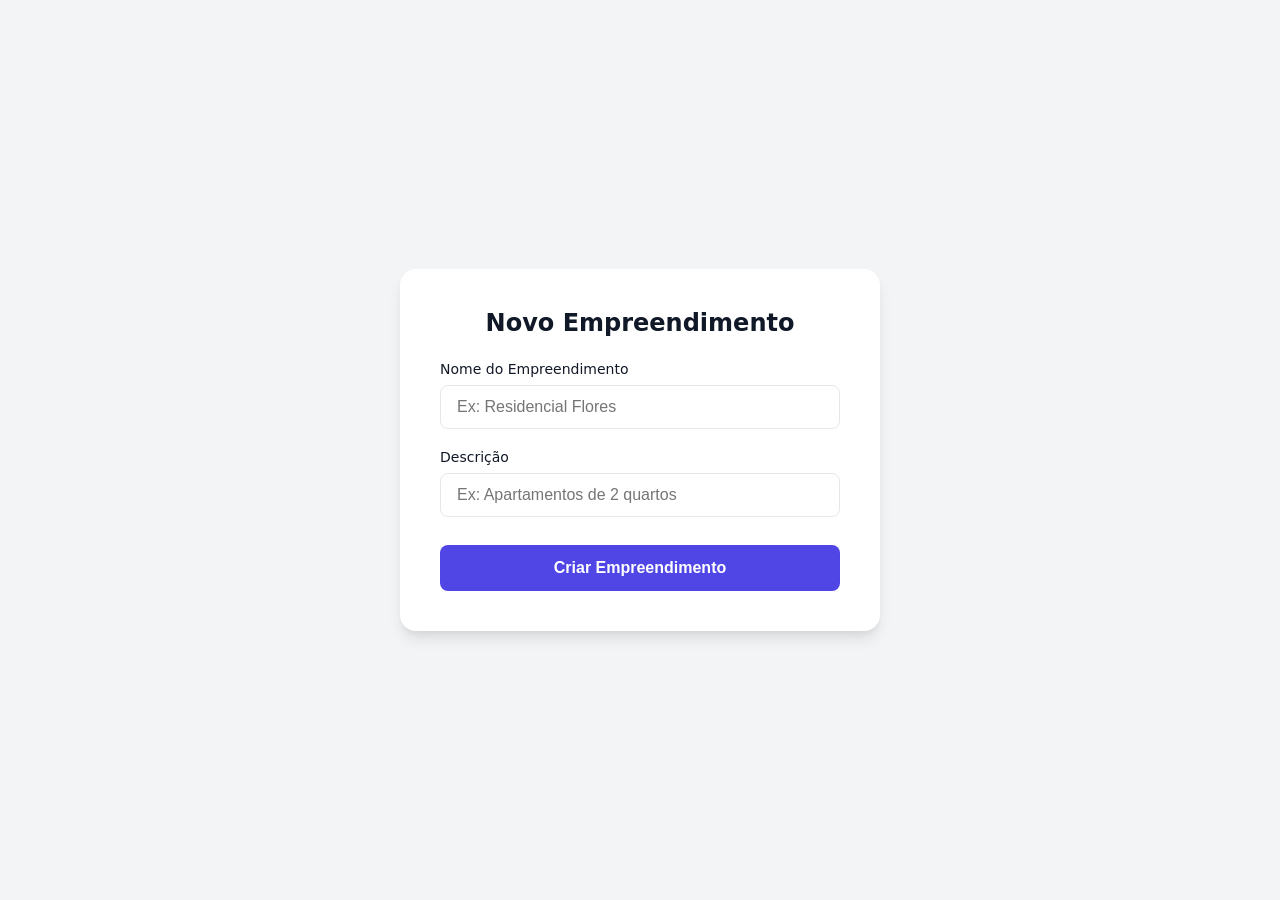
==== app/templates/teste.html @ d253794b "final" ====
<!DOCTYPE html>
<html lang="pt-BR">
<head>
    <meta charset="UTF-8">
    <meta name="viewport" content="width=device-width, initial-scale=1.0">
    <title>Criar Empreendimento</title>
    <style>
        :root {
            --primary: #4F46E5;
            --primary-hover: #4338CA;
            --bg: #F3F4F6;
            --surface: #FFFFFF;
            --text-main: #111827;
            --border: #E5E7EB;
        }

        body {
            font-family: 'Segoe UI', system-ui, -apple-system, sans-serif;
            background-color: var(--bg);
            color: var(--text-main);
            display: flex;
            justify-content: center;
            align-items: center;
            min-height: 100vh;
            margin: 0;
        }

        .container {
            background-color: var(--surface);
            padding: 2.5rem;
            border-radius: 1rem;
            box-shadow: 0 10px 15px -3px rgba(0, 0, 0, 0.1), 0 4px 6px -2px rgba(0, 0, 0, 0.05);
            width: 100%;
            max-width: 400px;
        }

        h1 {
            font-size: 1.5rem;
            font-weight: 600;
            margin-top: 0;
            margin-bottom: 1.5rem;
            text-align: center;
        }

        .form-group {
            margin-bottom: 1.25rem;
            display: flex;
            flex-direction: column;
            gap: 0.5rem;
        }

        label {
            font-size: 0.875rem;
            font-weight: 500;
        }

        input[type="text"] {
            width: 100%;
            padding: 0.75rem 1rem;
            border: 1px solid var(--border);
            border-radius: 0.5rem;
            font-size: 1rem;
            transition: all 0.2s ease;
            box-sizing: border-box;
        }

        input[type="text"]:focus {
            outline: none;
            border-color: var(--primary);
            box-shadow: 0 0 0 3px rgba(79, 70, 229, 0.1);
        }

        button.btn-submit {
            width: 100%;
            background-color: var(--primary);
            color: white;
            border: none;
            padding: 0.875rem 1.5rem;
            border-radius: 0.5rem;
            font-size: 1rem;
            font-weight: 600;
            cursor: pointer;
            transition: background-color 0.2s ease;
            margin-top: 0.5rem;
        }

        button.btn-submit:hover {
            background-color: var(--primary-hover);
        }
    </style>
</head>
<body>
    <div class="container">
        <h1>Novo Empreendimento</h1>
        <form action="" onsubmit="event.preventDefault();">
            <div class="form-group">
                <label for="name">Nome do Empreendimento</label>
                <input type="text" id="name" placeholder="Ex: Residencial Flores">
            </div>
            <div class="form-group">
                <label for="description">Descrição</label>
                <input type="text" id="description" placeholder="Ex: Apartamentos de 2 quartos">
            </div>
            <button type="button" class="btn-submit" onclick="criarNovoEmpreendimento()">Criar Empreendimento</button>
        </form>
    </div>
    <script src="script.js"></script>
</body>
</html>
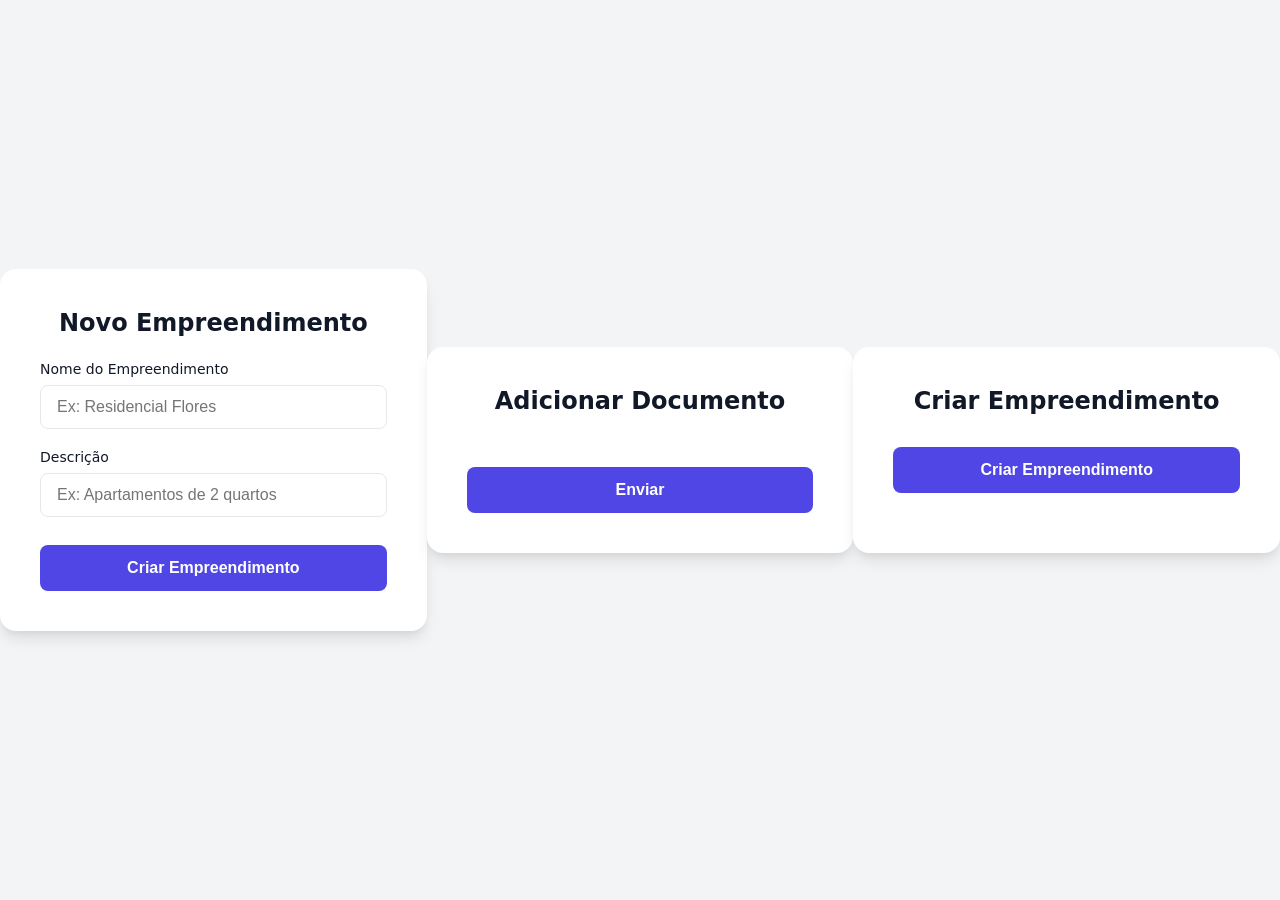
==== commit ce48e18a: "frontend" ====
--- a/app/templates/teste.html
+++ b/app/templates/teste.html
@@ -4,6 +4,7 @@
     <meta charset="UTF-8">
     <meta name="viewport" content="width=device-width, initial-scale=1.0">
     <title>Criar Empreendimento</title>
+    
     <style>
         :root {
             --primary: #4F46E5;
@@ -92,7 +93,7 @@
 <body>
     <div class="container">
         <h1>Novo Empreendimento</h1>
-        <form action="" onsubmit="event.preventDefault();">
+        <form action="" >
             <div class="form-group">
                 <label for="name">Nome do Empreendimento</label>
                 <input type="text" id="name" placeholder="Ex: Residencial Flores">
@@ -104,6 +105,28 @@
             <button type="button" class="btn-submit" onclick="criarNovoEmpreendimento()">Criar Empreendimento</button>
         </form>
     </div>
-    <script src="script.js"></script>
+    <div style="margin-top: 1vh;"></div>
+    <div class="container">
+        <h1>Adicionar Documento</h1>
+        <form action="teste3.html" onsubmit="event.preventDefault();">
+            <div class="form-group">
+            </div>
+            <button type="button" class="btn-submit" onclick="enviarFormulario()">Enviar</button>
+        </form>
+    </div>
+    <div style="margin-top: 1vh;"></div>
+    <div class="container">
+        <h1>Criar Empreendimento</h1>
+        
+        <div class="form-group">
+            <button type="button" class="btn-submit" onclick="getclassificacao(event)">
+                Criar Empreendimento
+            </button>
+        </div>
+
+        <div id="resultado" style="margin-top: 20px; word-wrap: break-word;"></div>
+    </div>
+
+    <script src="{{ url_for('static', path='js/script.js') }}"></script>
 </body>
 </html>
